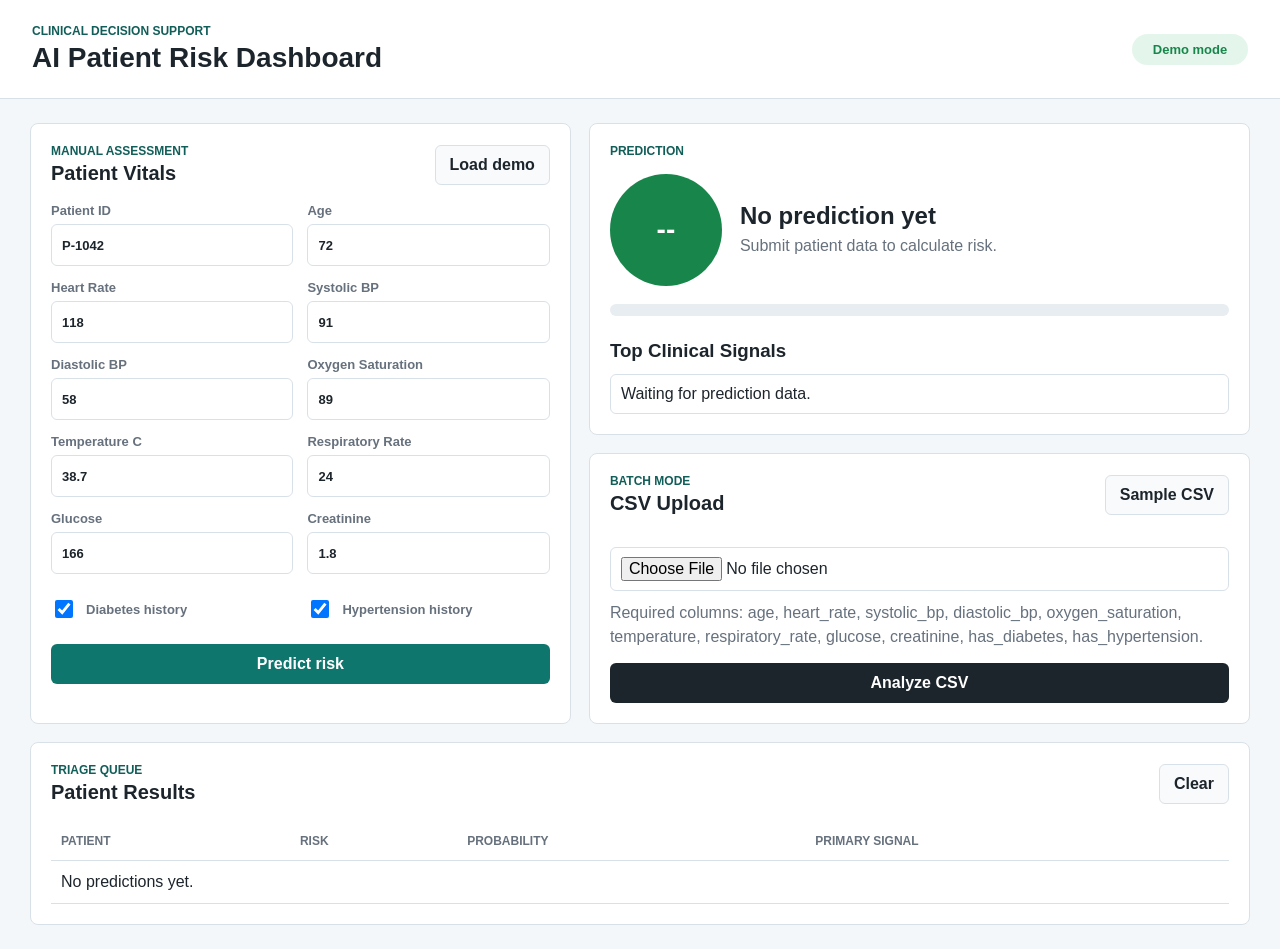
==== index.html @ 4bd003e7 "Add files via upload" ====
<!DOCTYPE html>
<html lang="en">
  <head>
    <meta charset="UTF-8" />
    <meta name="viewport" content="width=device-width, initial-scale=1.0" />
    <title>AI CDSS Dashboard</title>
    <link rel="stylesheet" href="styles.css" />
  </head>
  <body>
    <header class="topbar">
      <div>
        <p class="eyebrow">Clinical Decision Support</p>
        <h1>AI Patient Risk Dashboard</h1>
      </div>
      <div class="status-pill" id="apiStatus">Demo mode</div>
    </header>

    <main class="layout">
      <section class="panel form-panel">
        <div class="section-heading">
          <div>
            <p class="eyebrow">Manual Assessment</p>
            <h2>Patient Vitals</h2>
          </div>
          <button class="ghost-button" id="loadDemoButton" type="button">Load demo</button>
        </div>

        <form id="patientForm" class="patient-form">
          <label>
            Patient ID
            <input name="patient_id" value="P-1042" />
          </label>
          <label>
            Age
            <input name="age" type="number" min="0" max="120" value="72" required />
          </label>
          <label>
            Heart Rate
            <input name="heart_rate" type="number" min="25" max="240" value="118" required />
          </label>
          <label>
            Systolic BP
            <input name="systolic_bp" type="number" min="50" max="260" value="91" required />
          </label>
          <label>
            Diastolic BP
            <input name="diastolic_bp" type="number" min="30" max="160" value="58" required />
          </label>
          <label>
            Oxygen Saturation
            <input name="oxygen_saturation" type="number" min="50" max="100" step="0.1" value="89" required />
          </label>
          <label>
            Temperature C
            <input name="temperature" type="number" min="32" max="43" step="0.1" value="38.7" required />
          </label>
          <label>
            Respiratory Rate
            <input name="respiratory_rate" type="number" min="5" max="70" value="24" required />
          </label>
          <label>
            Glucose
            <input name="glucose" type="number" min="35" max="600" value="166" required />
          </label>
          <label>
            Creatinine
            <input name="creatinine" type="number" min="0.1" max="15" step="0.01" value="1.8" required />
          </label>
          <label class="check-row">
            <input name="has_diabetes" type="checkbox" checked />
            Diabetes history
          </label>
          <label class="check-row">
            <input name="has_hypertension" type="checkbox" checked />
            Hypertension history
          </label>

          <button class="primary-button" type="submit">Predict risk</button>
        </form>
      </section>

      <section class="panel result-panel">
        <p class="eyebrow">Prediction</p>
        <div class="risk-summary" id="riskSummary">
          <div class="risk-score low">--</div>
          <div>
            <h2>No prediction yet</h2>
            <p>Submit patient data to calculate risk.</p>
          </div>
        </div>

        <div class="meter" aria-label="Risk meter">
          <span id="riskMeterFill"></span>
        </div>

        <h3>Top Clinical Signals</h3>
        <ul class="feature-list" id="featureList">
          <li>Waiting for prediction data.</li>
        </ul>
      </section>

      <section class="panel upload-panel">
        <div class="section-heading">
          <div>
            <p class="eyebrow">Batch Mode</p>
            <h2>CSV Upload</h2>
          </div>
          <a class="ghost-link" href="sample_patients.csv">Sample CSV</a>
        </div>
        <input id="csvFile" type="file" accept=".csv" />
        <p class="helper">
          Required columns: age, heart_rate, systolic_bp, diastolic_bp,
          oxygen_saturation, temperature, respiratory_rate, glucose,
          creatinine, has_diabetes, has_hypertension.
        </p>
        <button class="secondary-button" id="uploadButton" type="button">Analyze CSV</button>
      </section>

      <section class="panel table-panel">
        <div class="section-heading">
          <div>
            <p class="eyebrow">Triage Queue</p>
            <h2>Patient Results</h2>
          </div>
          <button class="ghost-button" id="clearButton" type="button">Clear</button>
        </div>
        <div class="table-wrap">
          <table>
            <thead>
              <tr>
                <th>Patient</th>
                <th>Risk</th>
                <th>Probability</th>
                <th>Primary signal</th>
              </tr>
            </thead>
            <tbody id="resultsBody">
              <tr>
                <td colspan="4">No predictions yet.</td>
              </tr>
            </tbody>
          </table>
        </div>
      </section>
    </main>

    <script src="dashboard.js"></script>
  </body>
</html>
---- styles.css ----
:root {
  --ink: #1d252c;
  --muted: #66717d;
  --line: #d9e1e8;
  --surface: #ffffff;
  --background: #f4f7f9;
  --accent: #0f766e;
  --accent-dark: #115e59;
  --low: #18864b;
  --medium: #b7791f;
  --high: #c24135;
}

* {
  box-sizing: border-box;
}

body {
  margin: 0;
  color: var(--ink);
  background: var(--background);
  font-family: Arial, Helvetica, sans-serif;
}

.topbar {
  display: flex;
  align-items: center;
  justify-content: space-between;
  gap: 24px;
  padding: 24px 32px;
  border-bottom: 1px solid var(--line);
  background: var(--surface);
}

.topbar h1,
h2,
h3,
p {
  margin: 0;
}

.topbar h1 {
  margin-top: 4px;
  font-size: 28px;
}

.eyebrow {
  color: var(--accent-dark);
  font-size: 12px;
  font-weight: 700;
  letter-spacing: 0;
  text-transform: uppercase;
}

.layout {
  display: grid;
  grid-template-columns: minmax(340px, 0.9fr) minmax(360px, 1.1fr);
  gap: 18px;
  width: min(1220px, calc(100% - 32px));
  margin: 24px auto;
}

.panel {
  border: 1px solid var(--line);
  border-radius: 8px;
  background: var(--surface);
  padding: 20px;
}

.form-panel {
  grid-row: span 2;
}

.table-panel {
  grid-column: 1 / -1;
}

.section-heading {
  display: flex;
  align-items: center;
  justify-content: space-between;
  gap: 16px;
  margin-bottom: 18px;
}

.section-heading h2 {
  margin-top: 4px;
  font-size: 20px;
}

.patient-form {
  display: grid;
  grid-template-columns: repeat(2, minmax(0, 1fr));
  gap: 14px;
}

label {
  display: grid;
  gap: 6px;
  color: var(--muted);
  font-size: 13px;
  font-weight: 700;
}

input {
  width: 100%;
  min-height: 42px;
  border: 1px solid var(--line);
  border-radius: 6px;
  padding: 9px 10px;
  color: var(--ink);
  font: inherit;
}

input:focus {
  outline: 2px solid rgba(15, 118, 110, 0.22);
  border-color: var(--accent);
}

.check-row {
  display: flex;
  align-items: center;
  gap: 10px;
  min-height: 42px;
}

.check-row input {
  width: 18px;
  min-height: 18px;
}

button,
.ghost-link {
  min-height: 40px;
  border-radius: 6px;
  border: 1px solid transparent;
  padding: 0 14px;
  cursor: pointer;
  font: inherit;
  font-weight: 700;
  text-decoration: none;
}

.primary-button {
  grid-column: 1 / -1;
  background: var(--accent);
  color: white;
}

.primary-button:hover {
  background: var(--accent-dark);
}

.secondary-button {
  width: 100%;
  margin-top: 14px;
  background: var(--ink);
  color: white;
}

.ghost-button,
.ghost-link {
  display: inline-flex;
  align-items: center;
  justify-content: center;
  border-color: var(--line);
  background: #f8fafb;
  color: var(--ink);
}

.status-pill {
  min-width: 116px;
  border-radius: 999px;
  padding: 8px 12px;
  background: #eef2f6;
  color: var(--muted);
  font-size: 13px;
  font-weight: 700;
  text-align: center;
}

.status-pill.online {
  background: #e4f6ec;
  color: var(--low);
}

.status-pill.offline {
  background: #fde8e6;
  color: var(--high);
}

.risk-summary {
  display: flex;
  align-items: center;
  gap: 18px;
  margin: 16px 0;
}

.risk-summary h2 {
  margin-bottom: 4px;
  font-size: 24px;
}

.risk-summary p,
.helper {
  color: var(--muted);
  line-height: 1.5;
}

.risk-score {
  display: grid;
  place-items: center;
  width: 112px;
  height: 112px;
  border-radius: 50%;
  color: white;
  font-size: 28px;
  font-weight: 800;
  flex: 0 0 auto;
}

.low {
  background: var(--low);
}

.medium {
  background: var(--medium);
}

.high {
  background: var(--high);
}

.meter {
  height: 12px;
  overflow: hidden;
  border-radius: 999px;
  background: #e8edf2;
  margin: 18px 0 24px;
}

.meter span {
  display: block;
  width: 0%;
  height: 100%;
  transition: width 180ms ease;
}

.feature-list {
  display: grid;
  gap: 10px;
  margin: 12px 0 0;
  padding: 0;
  list-style: none;
}

.feature-list li {
  display: grid;
  gap: 2px;
  border: 1px solid var(--line);
  border-radius: 6px;
  padding: 10px;
}

.feature-list span {
  color: var(--muted);
  font-size: 14px;
}

.upload-panel input {
  margin: 14px 0 10px;
}

.table-wrap {
  overflow-x: auto;
}

table {
  width: 100%;
  border-collapse: collapse;
}

th,
td {
  border-bottom: 1px solid var(--line);
  padding: 12px 10px;
  text-align: left;
}

th {
  color: var(--muted);
  font-size: 12px;
  text-transform: uppercase;
}

.risk-tag {
  display: inline-flex;
  min-width: 76px;
  justify-content: center;
  border-radius: 999px;
  padding: 5px 8px;
  color: white;
  font-size: 12px;
  font-weight: 800;
  text-transform: uppercase;
}

@media (max-width: 860px) {
  .topbar {
    align-items: flex-start;
    flex-direction: column;
  }

  .layout,
  .patient-form {
    grid-template-columns: 1fr;
  }

  .table-panel {
    grid-column: auto;
  }
}
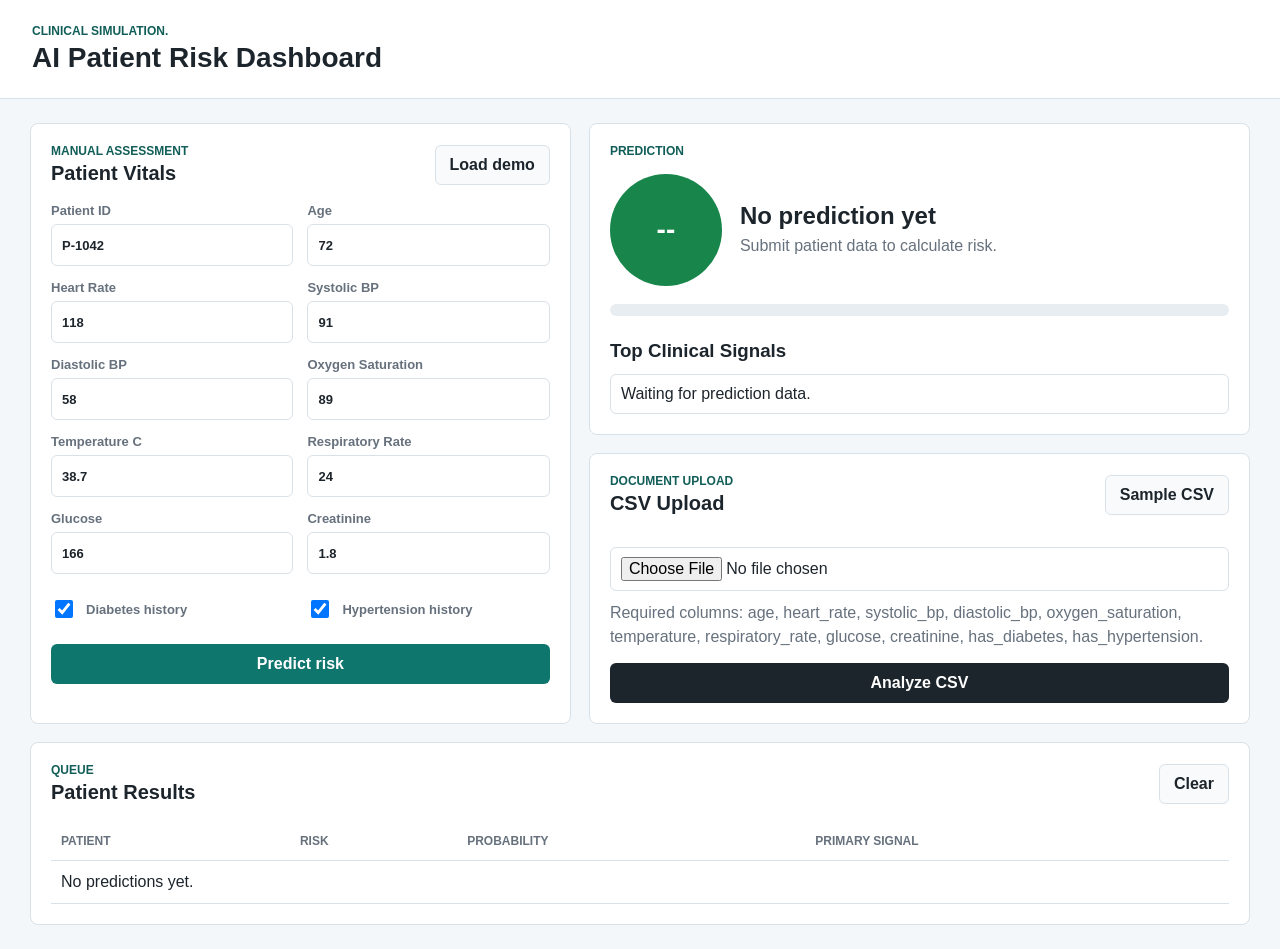
==== commit 276aef08: "Add files via upload" ====
--- a/index.html
+++ b/index.html
@@ -9,10 +9,9 @@
   <body>
     <header class="topbar">
       <div>
-        <p class="eyebrow">Clinical Decision Support</p>
+        <p class="eyebrow">Clinical Simulation.</p>
         <h1>AI Patient Risk Dashboard</h1>
       </div>
-      <div class="status-pill" id="apiStatus">Demo mode</div>
     </header>
 
     <main class="layout">
@@ -102,7 +101,7 @@
       <section class="panel upload-panel">
         <div class="section-heading">
           <div>
-            <p class="eyebrow">Batch Mode</p>
+            <p class="eyebrow">Document Upload</p>
             <h2>CSV Upload</h2>
           </div>
           <a class="ghost-link" href="sample_patients.csv">Sample CSV</a>
@@ -119,7 +118,7 @@
       <section class="panel table-panel">
         <div class="section-heading">
           <div>
-            <p class="eyebrow">Triage Queue</p>
+            <p class="eyebrow">Queue</p>
             <h2>Patient Results</h2>
           </div>
           <button class="ghost-button" id="clearButton" type="button">Clear</button>
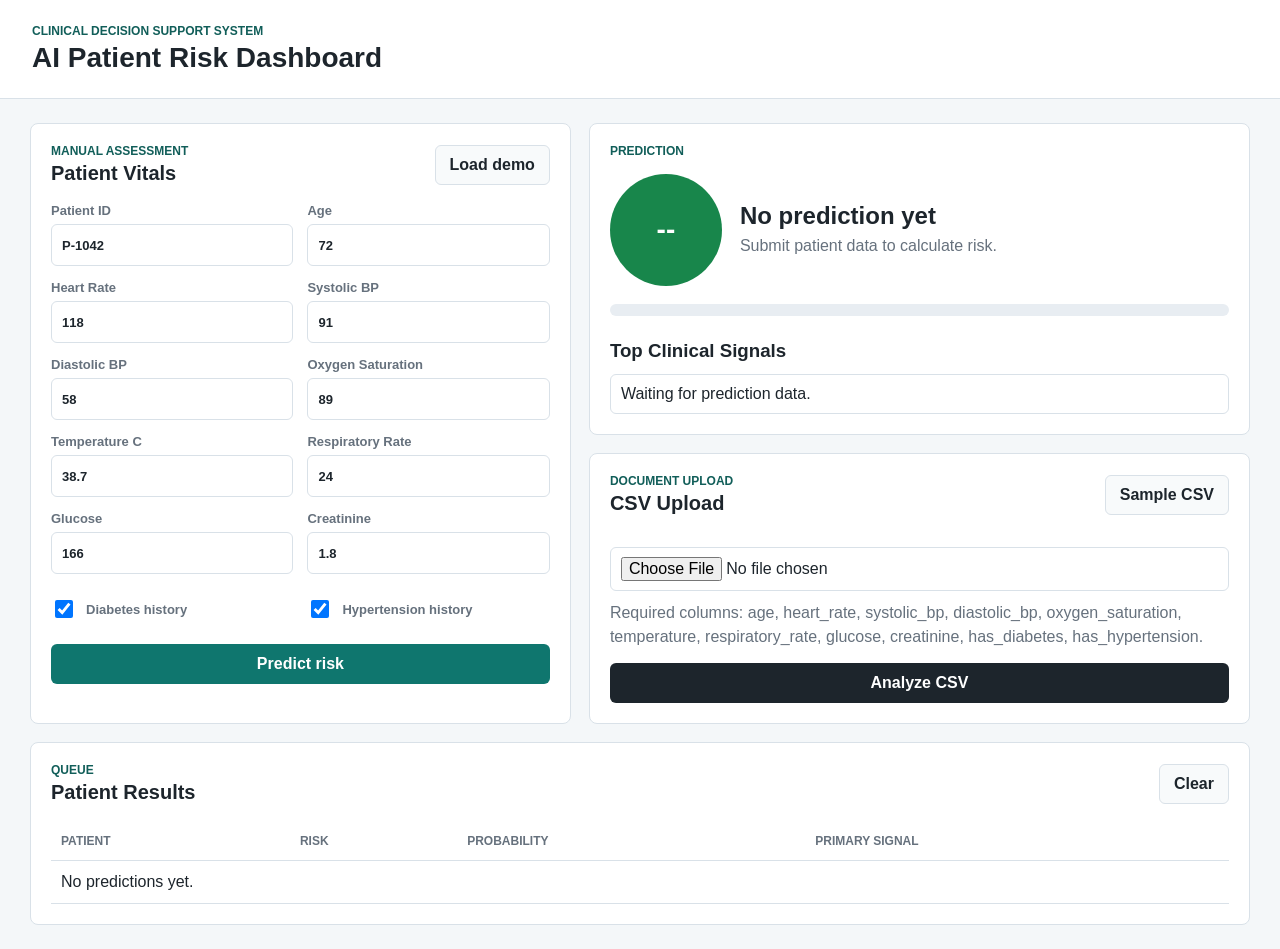
==== commit 982666c4: "Add files via upload" ====
--- a/index.html
+++ b/index.html
@@ -9,7 +9,7 @@
   <body>
     <header class="topbar">
       <div>
-        <p class="eyebrow">Clinical Simulation.</p>
+        <p class="eyebrow">Clinical Decision Support System</p>
         <h1>AI Patient Risk Dashboard</h1>
       </div>
     </header>
